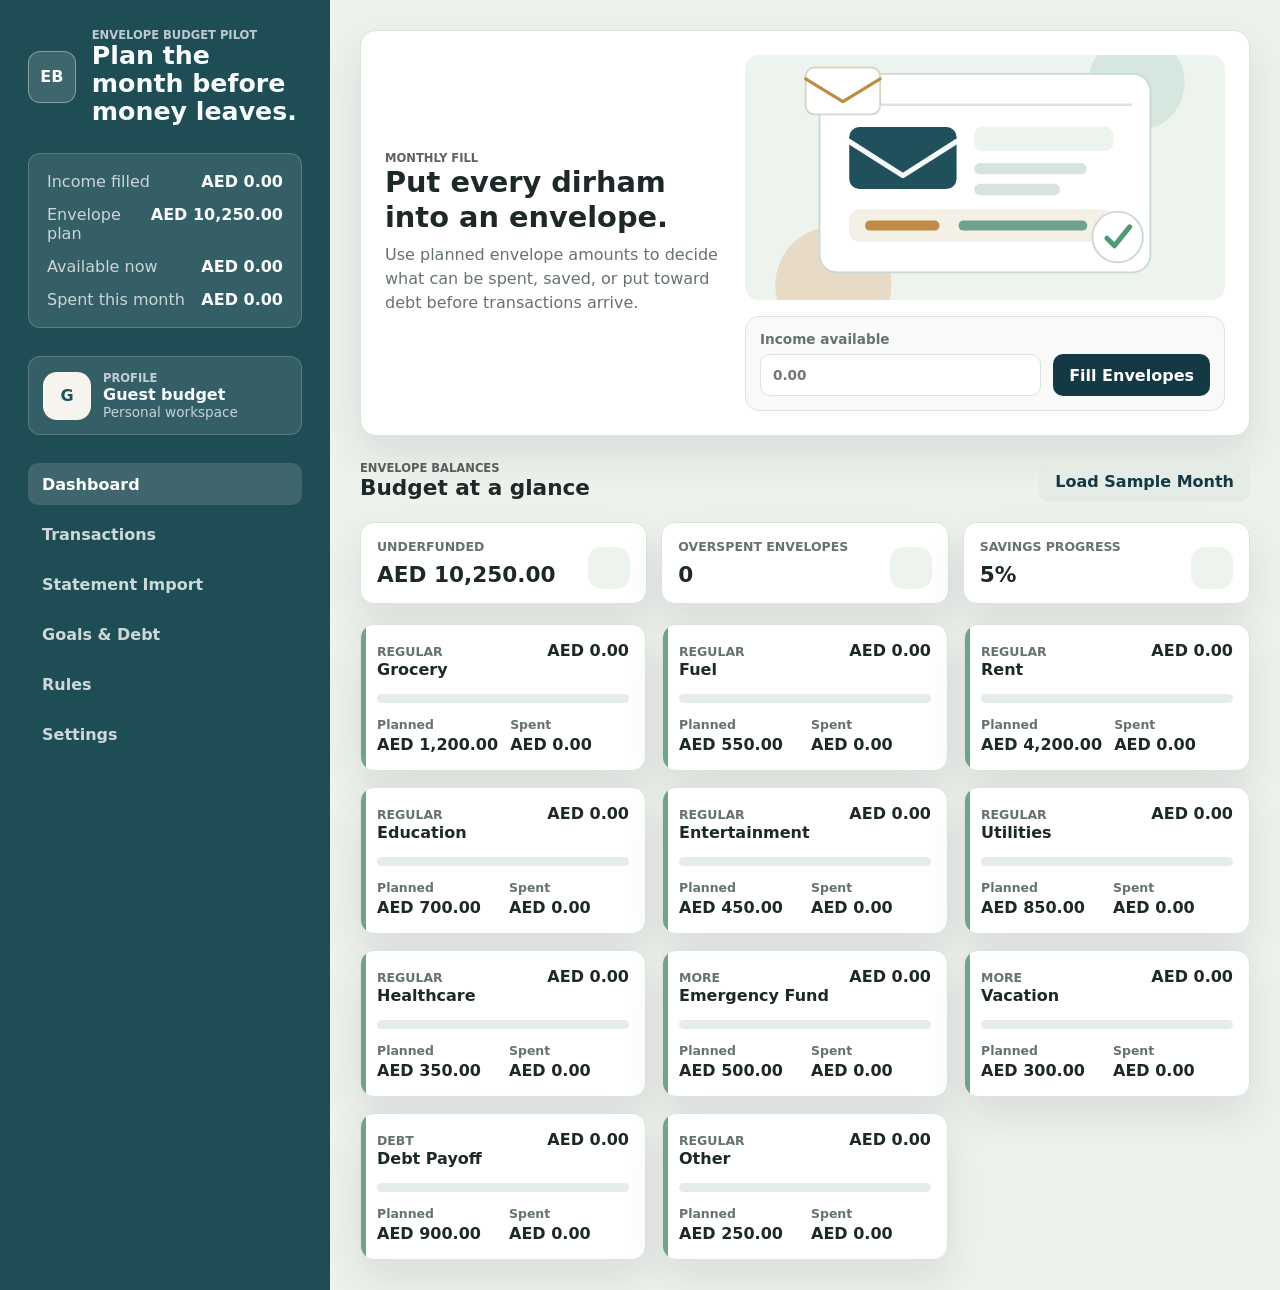
==== index.html @ f43c05ce "Version preference assets for Pages" ====
<!doctype html>
<html lang="en">
  <head>
    <meta charset="UTF-8" />
    <meta name="viewport" content="width=device-width, initial-scale=1.0" />
    <meta name="theme-color" content="#20505c" />
    <title>Envelope Budget Pilot</title>
    <link rel="manifest" href="manifest.webmanifest" />
    <link rel="stylesheet" href="styles.css?v=preferences-1" />
  </head>
  <body>
    <div class="app-shell">
      <aside class="sidebar" aria-label="Budget navigation">
        <div class="brand-block">
          <div class="brand-mark" aria-hidden="true">EB</div>
          <div>
            <p class="eyebrow">Envelope Budget Pilot</p>
            <h1>Plan the month before money leaves.</h1>
          </div>
        </div>

        <section class="summary-panel" aria-label="Monthly budget overview">
          <div><span>Income filled</span><strong id="incomeFilled">AED 0.00</strong></div>
          <div><span>Envelope plan</span><strong id="plannedBudget">AED 0.00</strong></div>
          <div><span>Available now</span><strong id="availableBudget">AED 0.00</strong></div>
          <div><span>Spent this month</span><strong id="totalSpent">AED 0.00</strong></div>
        </section>

        <section class="profile-card" aria-label="Active profile">
          <div class="profile-avatar" id="profileAvatar" aria-hidden="true">G</div>
          <div>
            <p class="eyebrow">Profile</p>
            <strong id="profileDisplayName">Guest budget</strong>
            <span id="profileDisplayMeta">Personal workspace</span>
          </div>
        </section>

        <nav class="tabs" aria-label="App sections">
          <button class="tab-button active" type="button" data-view="dashboard">Dashboard</button>
          <button class="tab-button" type="button" data-view="transactions">Transactions</button>
          <button class="tab-button" type="button" data-view="import">Statement Import</button>
          <button class="tab-button" type="button" data-view="goals">Goals & Debt</button>
          <button class="tab-button" type="button" data-view="rules">Rules</button>
          <button class="tab-button" type="button" data-view="settings">Settings</button>
        </nav>
      </aside>

      <main class="workspace">
        <section class="hero-panel" aria-label="Budget setup">
          <div class="hero-copy">
            <p class="eyebrow">Monthly fill</p>
            <h2>Put every dirham into an envelope.</h2>
            <p class="support-copy">Use planned envelope amounts to decide what can be spent, saved, or put toward debt before transactions arrive.</p>
          </div>
          <div class="hero-action">
            <img class="hero-graphic" src="assets/budget-hero.svg" alt="Envelope budgeting workspace illustration" />
            <form class="fill-form" id="fillForm" autocomplete="off">
              <label for="monthlyIncome">
                <span>Income available</span>
                <input id="monthlyIncome" type="number" min="0" step="50" placeholder="0.00" />
              </label>
              <button class="primary-button" type="submit">Fill Envelopes</button>
            </form>
          </div>
        </section>

        <section class="view active" id="dashboardView">
          <div class="section-heading">
            <div>
              <p class="eyebrow">Envelope balances</p>
              <h2>Budget at a glance</h2>
            </div>
            <button class="secondary-button" type="button" id="loadSampleData">Load Sample Month</button>
          </div>

          <div class="metric-grid" aria-label="Budget metrics">
            <article class="metric-card"><span>Underfunded</span><strong id="underfundedAmount">AED 0.00</strong></article>
            <article class="metric-card"><span>Overspent envelopes</span><strong id="overspentCount">0</strong></article>
            <article class="metric-card"><span>Savings progress</span><strong id="savingsProgress">0%</strong></article>
          </div>

          <div class="envelope-grid" id="envelopeGrid"></div>
        </section>

        <section class="view" id="transactionsView">
          <div class="section-heading">
            <div>
              <p class="eyebrow">Spending tracker</p>
              <h2>Transactions and references</h2>
            </div>
            <button class="ghost-button" type="button" id="clearDataButton">Clear Local Data</button>
          </div>

          <form class="transaction-form" id="transactionForm" autocomplete="off">
            <label><span>Date</span><input id="transactionDate" type="date" required /></label>
            <label><span>Description</span><input id="transactionDescription" type="text" placeholder="Merchant or spending details" required /></label>
            <label><span>Amount</span><input id="transactionAmount" type="number" min="0" step="0.01" placeholder="0.00" required /></label>
            <label><span>Envelope</span><select id="transactionEnvelope" required></select></label>
            <label><span>Account</span><select id="transactionAccount" required></select></label>
            <label class="wide-field"><span>Reference</span><input id="transactionReference" type="text" placeholder="Receipt number, trip name, reimbursement note" /></label>
            <button class="primary-button" type="submit">Save Spending</button>
          </form>

          <section class="table-panel" aria-label="Spending list">
            <div class="table-tools">
              <label for="envelopeFilter"><span>Filter envelope</span><select id="envelopeFilter"></select></label>
              <strong id="transactionCount">0 transactions</strong>
            </div>
            <div class="table-wrap">
              <table>
                <thead>
                  <tr>
                    <th>Date</th>
                    <th>Description</th>
                    <th>Envelope</th>
                    <th>Account</th>
                    <th>Reference</th>
                    <th class="amount-cell">Amount</th>
                  </tr>
                </thead>
                <tbody id="transactionsBody"></tbody>
              </table>
            </div>
          </section>
        </section>

        <section class="view" id="importView">
          <div class="section-heading">
            <div>
              <p class="eyebrow">Bank statement import</p>
              <h2>Preview before adding to envelopes</h2>
            </div>
          </div>

          <div class="import-layout">
            <section class="upload-panel">
              <img class="panel-graphic" src="assets/statement-import.svg" alt="Statement import illustration" />
              <label class="file-drop" for="statementFile">
                <span class="file-icon" aria-hidden="true">CSV</span>
                <strong>Choose a CSV bank statement</strong>
                <span>Columns supported: date, description, amount, account, reference</span>
                <input id="statementFile" type="file" accept=".csv,text/csv" />
              </label>
              <p class="helper-text">Transactions are matched to envelopes with merchant keywords. Unknown spending is held in Other for review.</p>
            </section>

            <section class="table-panel" aria-label="Import preview">
              <div class="table-tools">
                <strong id="previewCount">No preview loaded</strong>
                <button class="primary-button" type="button" id="importPreviewButton" disabled>Import Preview</button>
              </div>
              <div class="table-wrap import-table">
                <table>
                  <thead>
                    <tr>
                      <th>Date</th>
                      <th>Description</th>
                      <th>Auto Envelope</th>
                      <th>Account</th>
                      <th>Reference</th>
                      <th class="amount-cell">Amount</th>
                    </tr>
                  </thead>
                  <tbody id="previewBody"></tbody>
                </table>
              </div>
            </section>
          </div>
        </section>

        <section class="view" id="goalsView">
          <div class="section-heading illustrated-heading">
            <div>
              <p class="eyebrow">Longer-term planning</p>
              <h2>Save for big expenses and pay down debt</h2>
            </div>
            <img class="heading-graphic" src="assets/goals-growth.svg" alt="Savings and debt goal progress illustration" />
          </div>
          <div class="goal-grid" id="goalGrid"></div>
        </section>

        <section class="view" id="rulesView">
          <div class="section-heading">
            <div>
              <p class="eyebrow">Auto-assignment rules</p>
              <h2>Merchant keywords by envelope</h2>
            </div>
          </div>
          <div class="rules-grid" id="rulesGrid"></div>
        </section>

        <section class="view" id="settingsView">
          <div class="section-heading">
            <div>
              <p class="eyebrow">Preferences</p>
              <h2>Profile, theme, and currency</h2>
            </div>
          </div>

          <div class="settings-grid">
            <form class="settings-panel" id="profileForm" autocomplete="off">
              <div>
                <p class="eyebrow">Create profile</p>
                <h3>Your budget workspace</h3>
              </div>
              <label for="profileName"><span>Name</span><input id="profileName" type="text" placeholder="Your name" /></label>
              <label for="profileEmail"><span>Email</span><input id="profileEmail" type="email" placeholder="you@example.com" /></label>
              <label for="profileHousehold"><span>Household or team</span><input id="profileHousehold" type="text" placeholder="Family, personal, or business" /></label>
              <button class="primary-button" type="submit">Save Profile</button>
            </form>

            <section class="settings-panel" aria-label="Display preferences">
              <div>
                <p class="eyebrow">Display</p>
                <h3>Make the app feel right</h3>
              </div>
              <label for="currencySelect"><span>Currency</span><select id="currencySelect"></select></label>
              <label class="toggle-row" for="darkModeToggle">
                <span>
                  <strong>Dark mode</strong>
                  <small>Use a lower-light interface for planning at night.</small>
                </span>
                <input id="darkModeToggle" type="checkbox" />
              </label>
            </section>
          </div>
        </section>
      </main>
    </div>

    <script src="app.js?v=preferences-1" type="module"></script>
  </body>
</html>
---- styles.css ----
:root {
  color-scheme: light;
  --ink: #1c2928;
  --muted: #65736d;
  --line: #dce3dd;
  --surface: #ffffff;
  --panel: #f6f4ed;
  --accent: #20505c;
  --accent-strong: #143944;
  --sage: #6fa38b;
  --mint: #4f9a73;
  --gold: #c08b45;
  --rose: #bd5c5c;
  --sky: #8fb8c8;
  --shadow: 0 18px 42px rgba(31, 43, 48, 0.1);
  font-family: Inter, ui-sans-serif, system-ui, -apple-system, BlinkMacSystemFont, "Segoe UI", sans-serif;
}

* {
  box-sizing: border-box;
}

body {
  min-height: 100vh;
  margin: 0;
  background: #eef2ed;
  color: var(--ink);
}

body[data-theme="dark"] {
  color-scheme: dark;
  --ink: #edf6f3;
  --muted: #a9bbb4;
  --line: #2e4444;
  --surface: #172425;
  --panel: #1d2d2e;
  --accent: #9ccdb8;
  --accent-strong: #d6efe3;
  --sage: #86b99f;
  --mint: #7bc19c;
  --gold: #d2a661;
  --rose: #d27b7b;
  --shadow: 0 18px 42px rgba(0, 0, 0, 0.28);
  background: #101819;
}

button,
input,
select {
  font: inherit;
}

button {
  cursor: pointer;
}

h1,
h2,
h3,
p,
dl,
dd {
  margin: 0;
}

.app-shell {
  display: grid;
  min-height: 100vh;
  grid-template-columns: 330px 1fr;
}

.sidebar {
  position: sticky;
  top: 0;
  display: flex;
  flex-direction: column;
  gap: 28px;
  min-height: 100vh;
  padding: 28px;
  background: #1f4d55;
  color: #f7fbfb;
}

body[data-theme="dark"] .sidebar {
  background: #10272d;
}

.brand-block {
  display: flex;
  align-items: center;
  gap: 16px;
}

.brand-mark {
  display: grid;
  width: 52px;
  height: 52px;
  place-items: center;
  border: 1px solid rgba(255, 255, 255, 0.38);
  border-radius: 12px;
  background: rgba(255, 255, 255, 0.14);
  font-weight: 800;
}

h1 {
  max-width: 230px;
  font-size: 1.58rem;
  line-height: 1.1;
}

h2 {
  font-size: 1.35rem;
  line-height: 1.2;
}

h3 {
  font-size: 1rem;
  line-height: 1.25;
}

.eyebrow {
  color: currentColor;
  font-size: 0.72rem;
  font-weight: 800;
  letter-spacing: 0;
  opacity: 0.72;
  text-transform: uppercase;
}

.summary-panel {
  display: grid;
  gap: 14px;
  padding: 18px;
  border: 1px solid rgba(255, 255, 255, 0.18);
  border-radius: 12px;
  background: rgba(255, 255, 255, 0.1);
}

.summary-panel div {
  display: flex;
  justify-content: space-between;
  gap: 16px;
}

.summary-panel span {
  color: rgba(255, 255, 255, 0.74);
}

.summary-panel strong {
  white-space: nowrap;
}

.profile-card {
  display: grid;
  grid-template-columns: 48px minmax(0, 1fr);
  gap: 12px;
  align-items: center;
  padding: 14px;
  border: 1px solid rgba(255, 255, 255, 0.18);
  border-radius: 12px;
  background: rgba(255, 255, 255, 0.1);
}

.profile-avatar {
  display: grid;
  width: 48px;
  height: 48px;
  place-items: center;
  border-radius: 14px;
  background: #f6f4ed;
  color: #20505c;
  font-weight: 900;
}

.profile-card strong,
.profile-card span {
  display: block;
  overflow: hidden;
  text-overflow: ellipsis;
  white-space: nowrap;
}

.profile-card span {
  color: rgba(255, 255, 255, 0.72);
  font-size: 0.85rem;
}

.tabs {
  display: grid;
  gap: 8px;
}

.tab-button,
.primary-button,
.secondary-button,
.ghost-button {
  min-height: 42px;
  border: 0;
  border-radius: 10px;
  font-weight: 800;
}

.tab-button {
  padding: 0 14px;
  background: transparent;
  color: rgba(255, 255, 255, 0.78);
  text-align: left;
}

.tab-button.active,
.tab-button:hover {
  background: rgba(255, 255, 255, 0.14);
  color: #fff;
}

.workspace {
  display: grid;
  align-content: start;
  gap: 24px;
  padding: 30px;
}

.hero-panel,
.section-heading,
.table-tools {
  display: flex;
  align-items: center;
  justify-content: space-between;
  gap: 16px;
}

.hero-panel {
  display: grid;
  grid-template-columns: minmax(280px, 1fr) minmax(320px, 480px);
  padding: 24px;
  border: 1px solid var(--line);
  border-radius: 16px;
  background: var(--surface);
  box-shadow: var(--shadow);
}

.hero-copy {
  align-self: center;
}

.hero-copy h2 {
  max-width: 560px;
  font-size: 1.8rem;
}

.hero-action {
  display: grid;
  gap: 16px;
}

.hero-graphic {
  width: 100%;
  max-height: 245px;
  border-radius: 14px;
  object-fit: cover;
}

.support-copy {
  max-width: 680px;
  margin-top: 8px;
  color: var(--muted);
  line-height: 1.5;
}

.fill-form {
  display: grid;
  min-width: 320px;
  grid-template-columns: minmax(160px, 1fr) auto;
  align-items: end;
  gap: 12px;
  padding: 14px;
  border: 1px solid var(--line);
  border-radius: 14px;
  background: #f9faf7;
}

label,
.table-tools label {
  display: grid;
  gap: 7px;
  color: var(--muted);
  font-size: 0.85rem;
  font-weight: 700;
}

input,
select {
  width: 100%;
  min-height: 42px;
  border: 1px solid var(--line);
  border-radius: 10px;
  background: var(--surface);
  color: var(--ink);
  padding: 0 12px;
}

body[data-theme="dark"] input,
body[data-theme="dark"] select {
  background: #101819;
}

input:focus,
select:focus {
  border-color: var(--sage);
  outline: 3px solid rgba(111, 163, 139, 0.2);
}

.primary-button {
  background: var(--accent-strong);
  color: #fff;
  padding: 0 16px;
}

.primary-button:hover {
  background: #0f303a;
}

.primary-button:disabled {
  cursor: not-allowed;
  opacity: 0.5;
}

.secondary-button {
  background: #e4ece5;
  color: var(--accent-strong);
  padding: 0 16px;
}

body[data-theme="dark"] .secondary-button {
  background: #253c3c;
  color: #d6efe3;
}

.secondary-button:hover {
  background: #d6e3da;
}

.ghost-button {
  background: transparent;
  color: var(--rose);
  padding: 0 8px;
}

.view {
  display: none;
}

.view.active {
  display: grid;
  gap: 20px;
}

.metric-grid {
  display: grid;
  grid-template-columns: repeat(3, minmax(0, 1fr));
  gap: 14px;
}

.metric-card,
.envelope-card,
.table-panel,
.upload-panel,
.goal-card,
.rule-card {
  border: 1px solid var(--line);
  border-radius: 14px;
  background: var(--surface);
  box-shadow: var(--shadow);
}

.metric-card,
.envelope-card,
.goal-card,
.rule-card {
  padding: 16px;
}

.metric-card {
  display: grid;
  gap: 8px;
  position: relative;
  overflow: hidden;
}

.metric-card::after {
  content: "";
  position: absolute;
  right: 16px;
  bottom: 14px;
  width: 42px;
  height: 42px;
  border-radius: 14px;
  background: #edf4ee;
}

body[data-theme="dark"] .metric-card::after {
  background: #213435;
}

.metric-card span,
.envelope-card header span,
.goal-card header span {
  color: var(--muted);
  font-size: 0.78rem;
  font-weight: 800;
  text-transform: uppercase;
}

.metric-card strong {
  font-size: 1.35rem;
}

.envelope-grid,
.goal-grid,
.rules-grid {
  display: grid;
  grid-template-columns: repeat(auto-fit, minmax(250px, 1fr));
  gap: 16px;
}

.envelope-card {
  position: relative;
  overflow: hidden;
}

.envelope-card::before {
  content: "";
  position: absolute;
  inset: 0 auto 0 0;
  width: 5px;
  background: var(--sage);
}

.envelope-card header,
.goal-card header {
  display: flex;
  justify-content: space-between;
  gap: 14px;
}

.envelope-card strong,
.goal-card strong {
  white-space: nowrap;
}

.envelope-card.overspent {
  border-color: rgba(189, 92, 92, 0.5);
}

.envelope-card.overspent::before {
  background: var(--rose);
}

.envelope-card.watch {
  border-color: rgba(190, 133, 49, 0.5);
}

.envelope-card.watch::before {
  background: var(--gold);
}

.meter {
  height: 9px;
  overflow: hidden;
  border-radius: 999px;
  background: #e6ece8;
  margin: 14px 0;
}

.meter span {
  display: block;
  height: 100%;
  border-radius: inherit;
  background: var(--mint);
}

.watch .meter span {
  background: var(--gold);
}

.overspent .meter span {
  background: var(--rose);
}

.envelope-card dl {
  display: grid;
  grid-template-columns: repeat(2, 1fr);
  gap: 12px;
}

.envelope-card dt {
  color: var(--muted);
  font-size: 0.78rem;
  font-weight: 800;
}

.envelope-card dd {
  margin-top: 3px;
  font-weight: 800;
}

.transaction-form {
  display: grid;
  grid-template-columns: 145px minmax(220px, 1fr) 130px 170px 150px;
  gap: 14px;
  padding: 18px;
  border: 1px solid var(--line);
  border-radius: 14px;
  background: var(--surface);
  box-shadow: var(--shadow);
}

.wide-field {
  grid-column: span 4;
}

.table-panel {
  overflow: hidden;
}

.table-tools {
  padding: 16px;
  border-bottom: 1px solid var(--line);
}

.table-wrap {
  overflow-x: auto;
}

table {
  width: 100%;
  min-width: 860px;
  border-collapse: collapse;
}

th,
td {
  padding: 14px 16px;
  border-bottom: 1px solid var(--line);
  text-align: left;
  vertical-align: top;
}

th {
  background: #f8faf7;
  color: var(--muted);
  font-size: 0.78rem;
  text-transform: uppercase;
}

body[data-theme="dark"] th {
  background: #132021;
}

.amount-cell {
  text-align: right;
  white-space: nowrap;
}

.category-pill {
  display: inline-flex;
  align-items: center;
  min-height: 28px;
  padding: 0 10px;
  border-radius: 999px;
  background: #eef6f1;
  color: var(--accent-strong);
  font-size: 0.8rem;
  font-weight: 800;
}

body[data-theme="dark"] .category-pill,
body[data-theme="dark"] .keyword-list span {
  background: #213435;
  color: #d6efe3;
}

.import-layout {
  display: grid;
  grid-template-columns: 340px minmax(0, 1fr);
  gap: 20px;
}

.upload-panel {
  padding: 18px;
}

.panel-graphic {
  display: block;
  width: 100%;
  margin-bottom: 14px;
  border-radius: 14px;
}

.file-drop {
  display: grid;
  min-height: 218px;
  place-items: center;
  gap: 10px;
  border: 2px dashed #9fb3ba;
  border-radius: 14px;
  background: var(--panel);
  color: var(--muted);
  padding: 20px;
  text-align: center;
}

body[data-theme="dark"] .file-drop {
  border-color: #526b70;
}

.file-drop strong {
  color: var(--ink);
  font-size: 1.05rem;
}

.file-drop input {
  width: min(100%, 300px);
  padding: 9px;
}

.file-icon {
  display: grid;
  width: 58px;
  height: 58px;
  place-items: center;
  border-radius: 14px;
  background: var(--accent);
  color: #fff;
  font-weight: 900;
}

.illustrated-heading {
  align-items: center;
  padding: 18px;
  border: 1px solid var(--line);
  border-radius: 14px;
  background: var(--surface);
  box-shadow: var(--shadow);
}

.heading-graphic {
  width: min(280px, 42vw);
  border-radius: 14px;
}

.helper-text,
.goal-card p {
  color: var(--muted);
  line-height: 1.5;
}

.helper-text {
  margin-top: 12px;
}

.keyword-list {
  display: flex;
  flex-wrap: wrap;
  gap: 8px;
  margin-top: 12px;
}

.keyword-list span {
  padding: 6px 9px;
  border-radius: 999px;
  background: #eef2f3;
  color: var(--muted);
  font-size: 0.78rem;
  font-weight: 700;
}

.empty-state {
  padding: 34px 16px;
  color: var(--muted);
  text-align: center;
}

.settings-grid {
  display: grid;
  grid-template-columns: repeat(2, minmax(0, 1fr));
  gap: 18px;
}

.settings-panel {
  display: grid;
  align-content: start;
  gap: 16px;
  padding: 18px;
  border: 1px solid var(--line);
  border-radius: 14px;
  background: var(--surface);
  box-shadow: var(--shadow);
}

.toggle-row {
  display: flex;
  align-items: center;
  justify-content: space-between;
  gap: 16px;
  min-height: 70px;
  padding: 14px;
  border: 1px solid var(--line);
  border-radius: 14px;
  background: var(--panel);
}

.toggle-row strong,
.toggle-row small {
  display: block;
}

.toggle-row strong {
  color: var(--ink);
}

.toggle-row small {
  margin-top: 3px;
  color: var(--muted);
  font-weight: 600;
  line-height: 1.35;
}

.toggle-row input {
  width: 48px;
  min-width: 48px;
  height: 28px;
  accent-color: var(--sage);
}

@media (max-width: 1100px) {
  .app-shell,
  .hero-panel,
  .import-layout {
    grid-template-columns: 1fr;
  }

  .sidebar {
    position: static;
    min-height: auto;
  }

  .tabs {
    grid-template-columns: repeat(3, minmax(0, 1fr));
  }

  .tab-button {
    padding: 0 8px;
    text-align: center;
  }

  .transaction-form {
    grid-template-columns: repeat(2, minmax(0, 1fr));
  }

  .wide-field {
    grid-column: span 2;
  }
}

@media (max-width: 720px) {
  .sidebar,
  .workspace {
    padding: 18px;
  }

  .section-heading,
  .table-tools {
    align-items: stretch;
    flex-direction: column;
  }

  .hero-panel,
  .illustrated-heading {
    padding: 16px;
  }

  .hero-copy h2 {
    font-size: 1.45rem;
  }

  .hero-graphic,
  .heading-graphic {
    width: 100%;
    max-height: none;
  }

  .fill-form,
  .metric-grid,
  .settings-grid,
  .transaction-form,
  .tabs {
    grid-template-columns: 1fr;
  }

  .wide-field {
    grid-column: auto;
  }
}
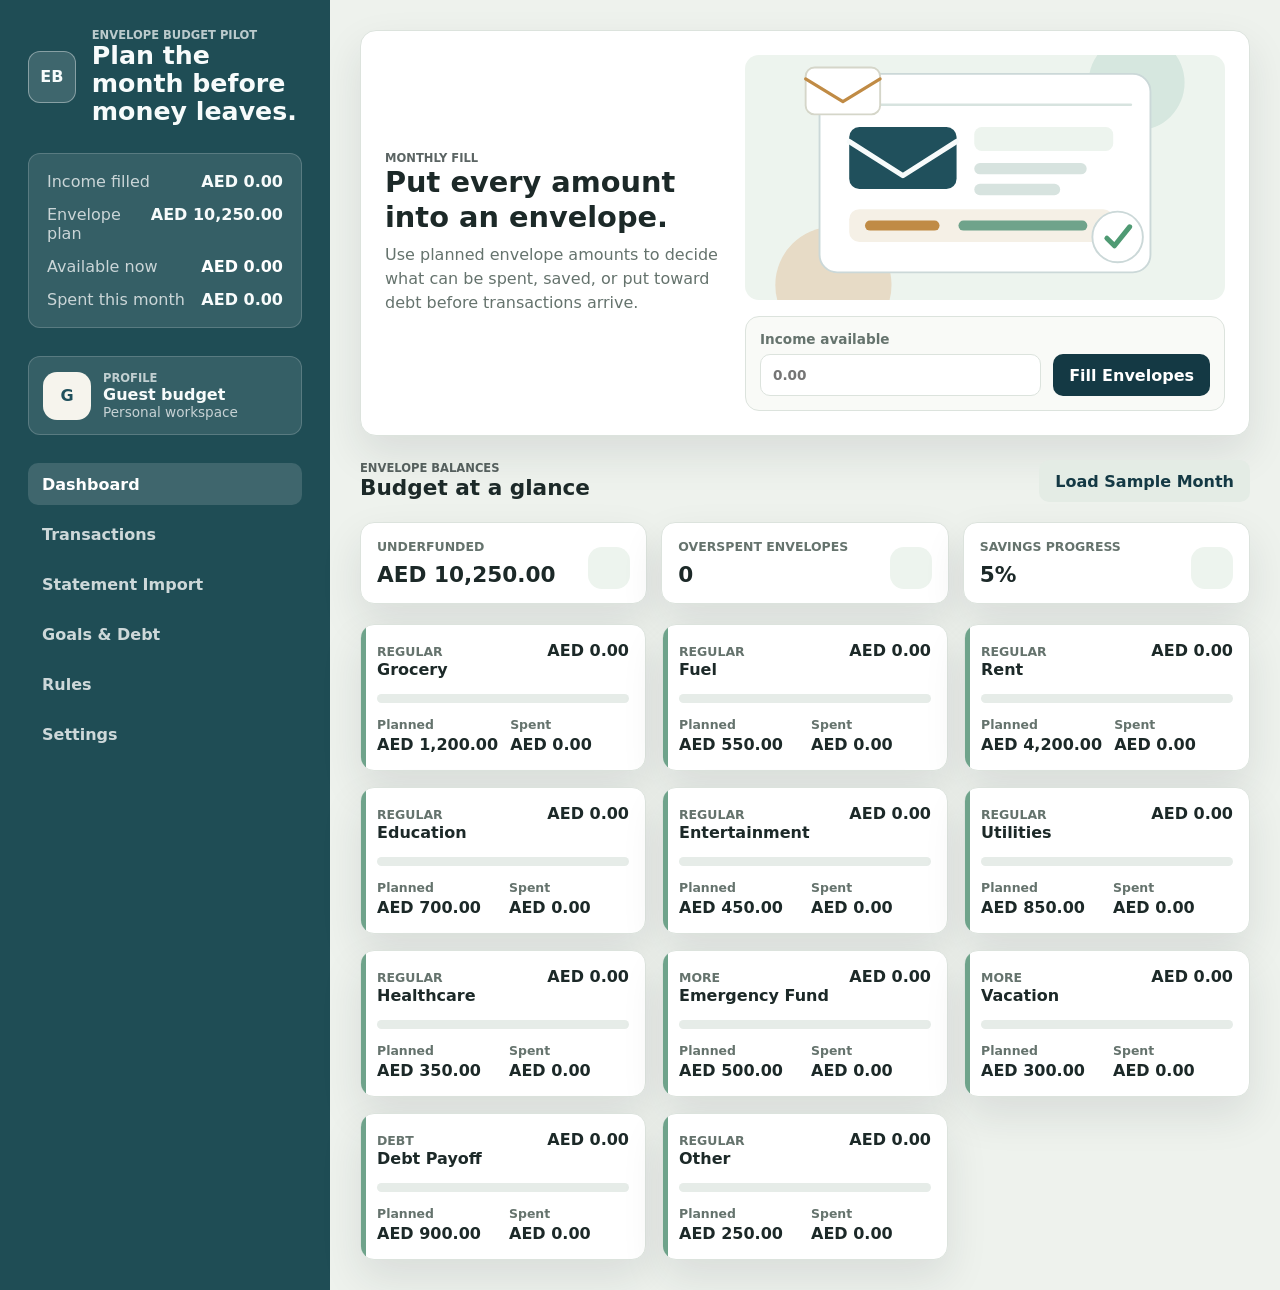
==== commit 48c1d808: "Add QAR and custom currencies" ====
--- a/index.html
+++ b/index.html
@@ -6,7 +6,7 @@
     <meta name="theme-color" content="#20505c" />
     <title>Envelope Budget Pilot</title>
     <link rel="manifest" href="manifest.webmanifest" />
-    <link rel="stylesheet" href="styles.css?v=preferences-1" />
+    <link rel="stylesheet" href="styles.css?v=preferences-2" />
   </head>
   <body>
     <div class="app-shell">
@@ -49,7 +49,7 @@
         <section class="hero-panel" aria-label="Budget setup">
           <div class="hero-copy">
             <p class="eyebrow">Monthly fill</p>
-            <h2>Put every dirham into an envelope.</h2>
+            <h2>Put every amount into an envelope.</h2>
             <p class="support-copy">Use planned envelope amounts to decide what can be spent, saved, or put toward debt before transactions arrive.</p>
           </div>
           <div class="hero-action">
@@ -215,6 +215,16 @@
                 <h3>Make the app feel right</h3>
               </div>
               <label for="currencySelect"><span>Currency</span><select id="currencySelect"></select></label>
+              <form class="custom-currency-form" id="customCurrencyForm" autocomplete="off">
+                <div>
+                  <strong>Add custom currency</strong>
+                  <small>Use your own code and display symbol.</small>
+                </div>
+                <label for="customCurrencyCode"><span>Code</span><input id="customCurrencyCode" type="text" maxlength="6" placeholder="QAR" /></label>
+                <label for="customCurrencySymbol"><span>Symbol</span><input id="customCurrencySymbol" type="text" maxlength="6" placeholder="QR" /></label>
+                <label for="customCurrencyName"><span>Name</span><input id="customCurrencyName" type="text" placeholder="Qatar riyal" /></label>
+                <button class="secondary-button" type="submit">Add Currency</button>
+              </form>
               <label class="toggle-row" for="darkModeToggle">
                 <span>
                   <strong>Dark mode</strong>
@@ -228,6 +238,6 @@
       </main>
     </div>
 
-    <script src="app.js?v=preferences-1" type="module"></script>
+    <script src="app.js?v=preferences-2" type="module"></script>
   </body>
 </html>
--- a/styles.css
+++ b/styles.css
@@ -698,6 +698,31 @@
   box-shadow: var(--shadow);
 }
 
+.custom-currency-form {
+  display: grid;
+  gap: 12px;
+  padding: 14px;
+  border: 1px solid var(--line);
+  border-radius: 14px;
+  background: var(--panel);
+}
+
+.custom-currency-form strong,
+.custom-currency-form small {
+  display: block;
+}
+
+.custom-currency-form strong {
+  color: var(--ink);
+}
+
+.custom-currency-form small {
+  margin-top: 3px;
+  color: var(--muted);
+  font-weight: 600;
+  line-height: 1.35;
+}
+
 .toggle-row {
   display: flex;
   align-items: center;
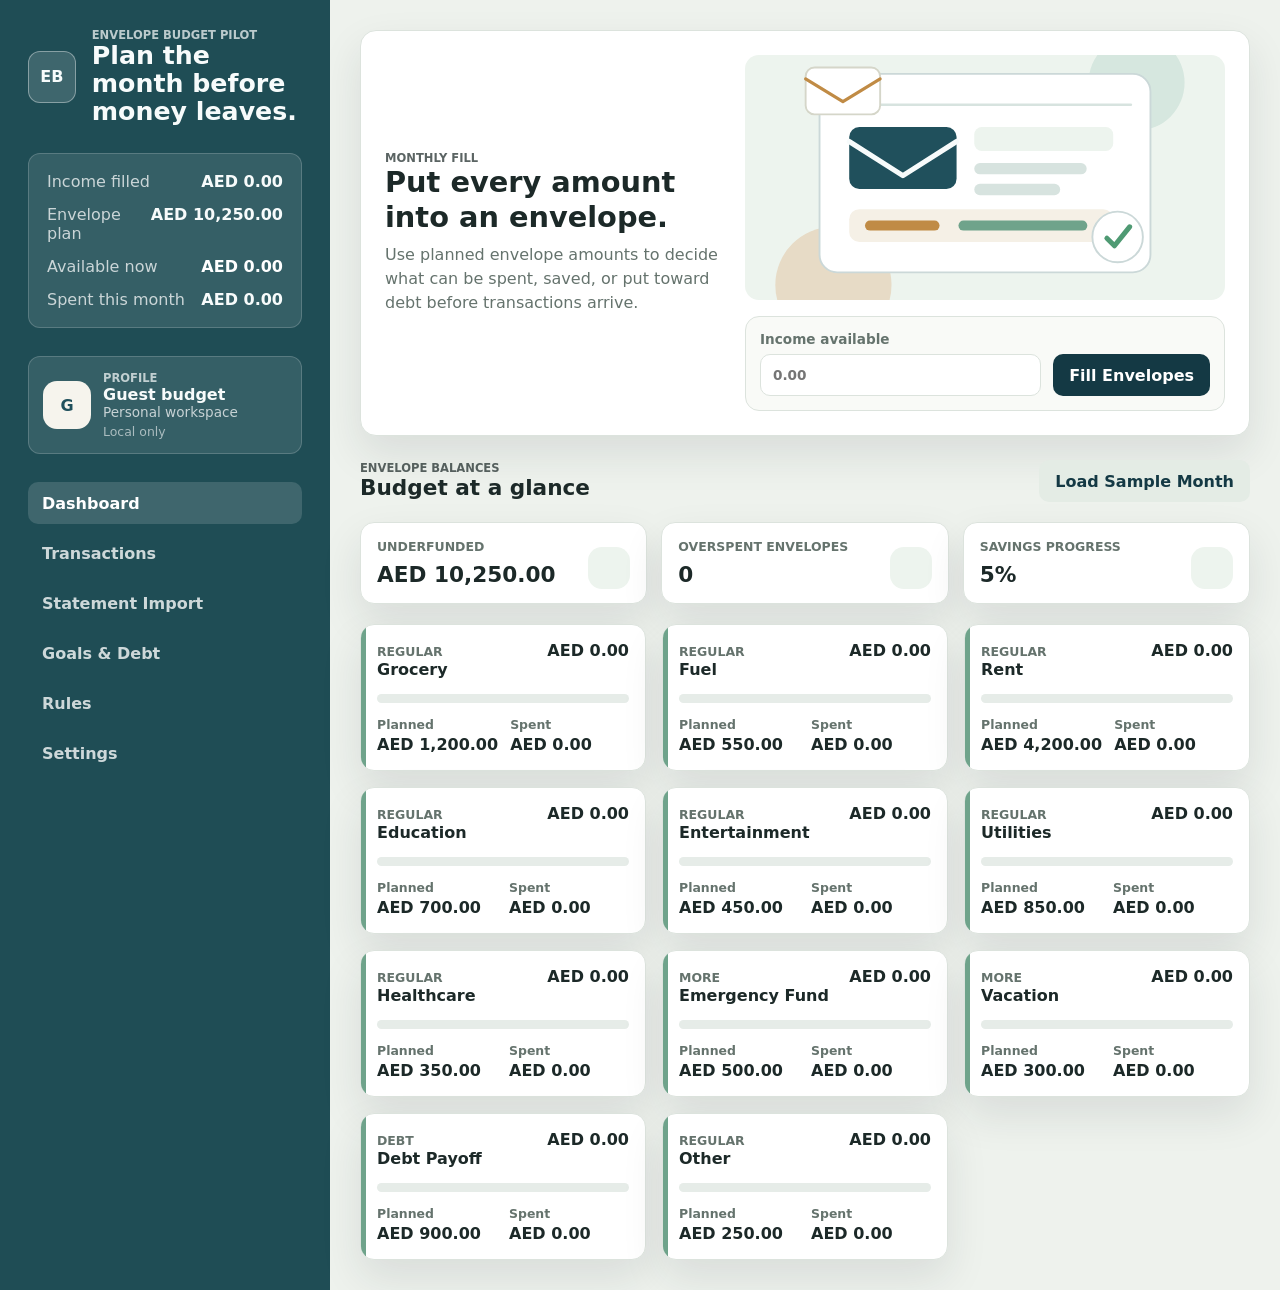
==== commit 3b97c2c6: "Add account backend and database sync" ====
--- a/index.html
+++ b/index.html
@@ -6,7 +6,7 @@
     <meta name="theme-color" content="#20505c" />
     <title>Envelope Budget Pilot</title>
     <link rel="manifest" href="manifest.webmanifest" />
-    <link rel="stylesheet" href="styles.css?v=preferences-2" />
+    <link rel="stylesheet" href="styles.css?v=accounts-1" />
   </head>
   <body>
     <div class="app-shell">
@@ -32,6 +32,7 @@
             <p class="eyebrow">Profile</p>
             <strong id="profileDisplayName">Guest budget</strong>
             <span id="profileDisplayMeta">Personal workspace</span>
+            <span id="accountStatus">Local only</span>
           </div>
         </section>
 
@@ -193,11 +194,34 @@
           <div class="section-heading">
             <div>
               <p class="eyebrow">Preferences</p>
-              <h2>Profile, theme, and currency</h2>
+              <h2>Account, profile, theme, and currency</h2>
             </div>
           </div>
 
           <div class="settings-grid">
+            <section class="settings-panel account-panel" aria-label="Account access">
+              <div>
+                <p class="eyebrow">Account</p>
+                <h3>Create account or sign in</h3>
+                <p class="helper-text" id="syncStatus">Local mode. Start the backend to save data to the database.</p>
+              </div>
+              <form class="account-form" id="registerForm" autocomplete="off">
+                <strong>Create account</strong>
+                <label for="accountName"><span>Name</span><input id="accountName" type="text" placeholder="Your name" required /></label>
+                <label for="accountEmail"><span>Email</span><input id="accountEmail" type="email" placeholder="you@example.com" required /></label>
+                <label for="accountHousehold"><span>Household or team</span><input id="accountHousehold" type="text" placeholder="Family, personal, or business" /></label>
+                <label for="accountPassword"><span>Password</span><input id="accountPassword" type="password" minlength="8" placeholder="At least 8 characters" required /></label>
+                <button class="primary-button" type="submit">Create Account</button>
+              </form>
+              <form class="account-form" id="loginForm" autocomplete="off">
+                <strong>Sign in</strong>
+                <label for="loginEmail"><span>Email</span><input id="loginEmail" type="email" placeholder="you@example.com" required /></label>
+                <label for="loginPassword"><span>Password</span><input id="loginPassword" type="password" required /></label>
+                <button class="secondary-button" type="submit">Sign In</button>
+              </form>
+              <button class="ghost-button logout-button" type="button" id="logoutButton" hidden>Sign Out</button>
+            </section>
+
             <form class="settings-panel" id="profileForm" autocomplete="off">
               <div>
                 <p class="eyebrow">Create profile</p>
@@ -238,6 +262,6 @@
       </main>
     </div>
 
-    <script src="app.js?v=preferences-2" type="module"></script>
+    <script src="app.js?v=accounts-1" type="module"></script>
   </body>
 </html>
--- a/styles.css
+++ b/styles.css
@@ -185,6 +185,12 @@
   font-size: 0.85rem;
 }
 
+#accountStatus {
+  margin-top: 4px;
+  color: rgba(255, 255, 255, 0.58);
+  font-size: 0.78rem;
+}
+
 .tabs {
   display: grid;
   gap: 8px;
@@ -683,7 +689,7 @@
 
 .settings-grid {
   display: grid;
-  grid-template-columns: repeat(2, minmax(0, 1fr));
+  grid-template-columns: repeat(3, minmax(0, 1fr));
   gap: 18px;
 }
 
@@ -696,6 +702,32 @@
   border-radius: 14px;
   background: var(--surface);
   box-shadow: var(--shadow);
+}
+
+.account-panel {
+  grid-row: span 2;
+}
+
+.account-form {
+  display: grid;
+  gap: 12px;
+  padding: 14px;
+  border: 1px solid var(--line);
+  border-radius: 14px;
+  background: var(--panel);
+}
+
+.account-form strong {
+  color: var(--ink);
+}
+
+.account-form[hidden],
+.logout-button[hidden] {
+  display: none;
+}
+
+.logout-button {
+  width: max-content;
 }
 
 .custom-currency-form {
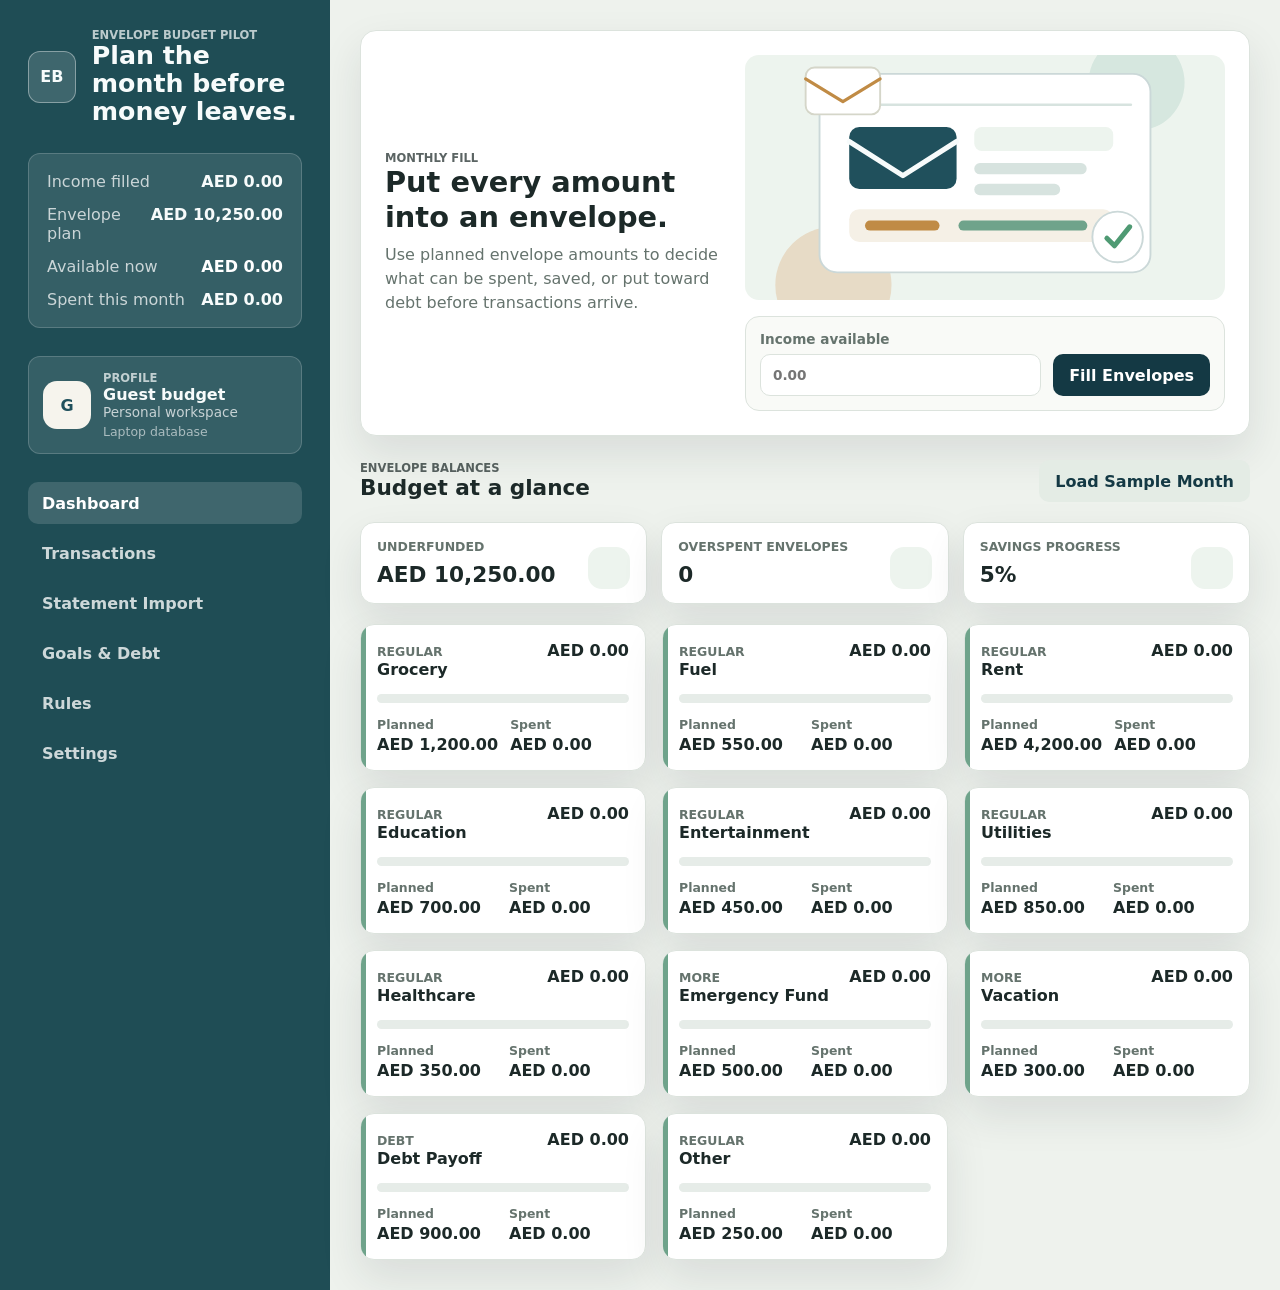
==== commit 6e12e7bd: "Add Supabase online sync option" ====
--- a/index.html
+++ b/index.html
@@ -6,7 +6,7 @@
     <meta name="theme-color" content="#20505c" />
     <title>Envelope Budget Pilot</title>
     <link rel="manifest" href="manifest.webmanifest" />
-    <link rel="stylesheet" href="styles.css?v=accounts-1" />
+    <link rel="stylesheet" href="styles.css?v=supabase-1" />
   </head>
   <body>
     <div class="app-shell">
@@ -202,9 +202,16 @@
             <section class="settings-panel account-panel" aria-label="Account access">
               <div>
                 <p class="eyebrow">Account</p>
-                <h3>Create account or sign in</h3>
-                <p class="helper-text" id="syncStatus">Local mode. Start the backend to save data to the database.</p>
-              </div>
+                <h3>Account and device storage</h3>
+                <p class="helper-text" id="syncStatus">Device-only mode. Budget data is saved on this device.</p>
+              </div>
+              <form class="account-form" id="supabaseConfigForm" autocomplete="off">
+                <strong>Online database</strong>
+                <label for="supabaseUrl"><span>Supabase URL</span><input id="supabaseUrl" type="url" placeholder="https://project.supabase.co" /></label>
+                <label for="supabaseAnonKey"><span>Anon public key</span><input id="supabaseAnonKey" type="password" placeholder="eyJ..." /></label>
+                <button class="secondary-button" type="submit">Save Supabase</button>
+                <button class="ghost-button" type="button" id="clearSupabaseConfig">Clear Supabase</button>
+              </form>
               <form class="account-form" id="registerForm" autocomplete="off">
                 <strong>Create account</strong>
                 <label for="accountName"><span>Name</span><input id="accountName" type="text" placeholder="Your name" required /></label>
@@ -262,6 +269,6 @@
       </main>
     </div>
 
-    <script src="app.js?v=accounts-1" type="module"></script>
+    <script src="app.js?v=supabase-1" type="module"></script>
   </body>
 </html>
